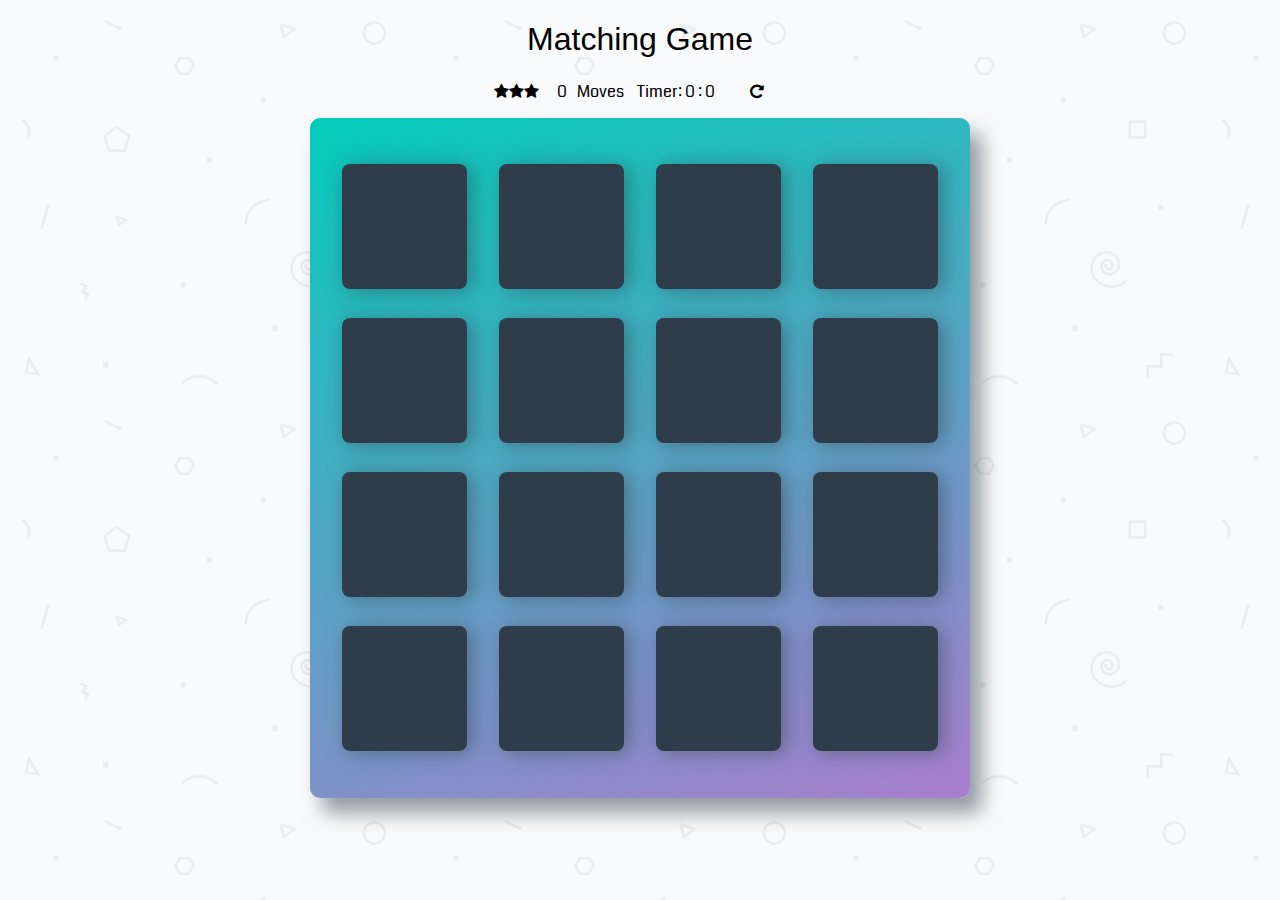
==== arcadegame/index.html @ 2fde59a7 "Copying Arcade Game folder" ====
<!doctype html>
<html lang="en">
    <head>
        <meta charset="utf-8">
        <title>Matching Game</title>
        <meta name="description" content="">
        <meta name="viewport" content="width=device-width, initial-scale=1.0">
        <link rel="stylesheet prefetch" href="https://maxcdn.bootstrapcdn.com/font-awesome/4.6.1/css/font-awesome.min.css">
        <link rel="stylesheet prefetch" href="https://fonts.googleapis.com/css?family=Coda">
        <link rel="stylesheet" href="css/app.css">
    </head>

    <body onload="startGame()">

        <div class="container">
            <header>
                <h1>Matching Game</h1>
            </header>

            <section class="score-panel">
              	<ul class="stars" id="stars">
                		<li><i class="fa fa-star"></i></li>
                		<li><i class="fa fa-star"></i></li>
                		<li><i class="fa fa-star"></i></li>
              	</ul>

              	<span class="moves" id="moves">0</span>Moves

                <span class="timer"> Timer:
                    <span id="min">0</span> :
                    <span id="sec">0</span>
                </span>

                <span class="restart" onclick="startGame()">
              		  <i class="fa fa-repeat"></i>
            	  </span>

            </section>

            <ul class="deck"> </ul>

        </div>

        <!-- Modal section. For displaying game info at end of game. -->
        <div class="modal" id="modal">
            <div class="modal-content">
                <span class="close">&times;</span>

                <h2>AWESOME JOB!</h2>

                <h3>You earned </h3>
                    <ul class="modalstars" id="modalstars">
                        <li><i class="fa fa-star"></i></li>
                        <li><i class="fa fa-star"></i></li>
                        <li><i class="fa fa-star"></i></li>
                    </ul>


                <h3> You finished the game in </h3>
                    <span id="modalmoves">0</span> moves and in
                    <span id="modalmin">0</span> minutes and
                    <span id="modalsec">0</span> seconds

                <div class="button-group">
                    <button id="button">Play Again</button>
                </div>

            </div>
        </div>

        <script src="js/app.js"></script>

    </body>

</html>
---- arcadegame/css/app.css ----
html {
    box-sizing: border-box;
}


*,
*::before,
*::after {
    box-sizing: inherit;
}


html,
body {
    width: 100%;
    height: 100%;
    margin: 0;
    padding: 0;
}


body {
    background: #fff url('../img/geometry2.png'); /* Background pattern from Subtle Patterns */
    font-family: 'Coda', cursive;
}


h1 {
    font-family: 'Open Sans', sans-serif;
    font-weight: 300;
    text-align: center;
}


h2 {
    font: bolder 36px monospace;
    text-align: center;
}


h3 {
    font-family: 'Open Sans', sans-serif;
    font-weight: 400;
    text-align: center;
}


.container {
    display: flex;
    justify-content: center;
    align-items: center;
    flex-direction: column;
}


/*
 * Styles for the deck of cards
 */

.deck {
    width: 660px;
    min-height: 680px;
    background: linear-gradient(160deg, #02ccba 0%, #aa7ecd 100%);
    padding: 32px;
    border-radius: 10px;
    box-shadow: 12px 15px 20px 0 rgba(46, 61, 73, 0.5);
    display: flex;
    flex-wrap: wrap;
    justify-content: space-between;
    align-items: center;
    margin: 0 0 3em;
}


.deck .card {
    height: 125px;
    width: 125px;
    background: #2e3d49;
    font-size: 0;
    color: #fff;
    border-radius: 8px;
    cursor: pointer;
    display: flex;
    justify-content: center;
    align-items: center;
    box-shadow: 5px 2px 20px 0 rgba(46, 61, 73, 0.5);
}


.deck .card.open {
    /* transform: rotateY(0); TODO: animate card */
    background: #02b3e4;
    cursor: default;
    pointer-events: none;
}


.deck .card.show {
    font-size: 33px;
    pointer-events: none;
}


.deck .card.match {
    cursor: default;
    background: #02ccba;
    font-size: 33px;
    pointer-events: none;
}


/*
 * Styles for the Score Panel
 */

.score-panel {
    text-align: center;
    width: 345px;
    margin-bottom: 15px;
}


.score-panel .stars {
    padding: 0;
    display: inline-block;
    margin: 0 5px 0 0;
}


.score-panel .stars li {
    list-style: none;
    display: inline-block;
}

.score-panel .moves {
    margin: 0 10px;
    padding: 0;
}


.score-panel .timer {
    margin: 0 10px;
    padding: 0;
}


.score-panel .restart {
    float: none;
    cursor: pointer;
    margin: 0 10px;
    padding: 12px;
}


/*
 * Styles for the Modal
 */

.modal {
    position: fixed;
    left: 0;
    top: 0;
    width: 100%;
    height: 100%;
    background-color: rgba(0, 0, 0, 0.5);
    opacity: 0;
    visibility: hidden;
    transform: scale(1.1);
    transition: visibility 0s linear 0.25s, opacity 0.25s 0s, transform 0.25s;
}


.modal-content {
    position: absolute;
    top: 50%;
    left: 50%;
    transform: translate(-50%, -50%);
    background-color: white;
    padding: 1rem 1.5rem;
    width: 24rem;
    border-radius: 0.5rem;
    margin: auto;
    align-items: center;
    text-align: center;
}


.close {
    float: right;
    width: 1.5rem;
    line-height: 1.5rem;
    text-align: center;
    cursor: pointer;
    border-radius: 0.25rem;
    background-color: lightgray;
}


.close:hover {
    background-color: darkgray;
}


.show-modal {
    opacity: 1;
    visibility: visible;
    transform: scale(1.0);
    transition: visibility 0s linear 0s, opacity 0.25s 0s, transform 0.25s;
}


.modalstars {
    margin: auto;
    font-size: 36px;
    color: #fc0;
}


.fa fa-star {
    text-align: center;
}


.button-group {
    width: 100%;
    text-align: center;
}


#modalstars.modalstars li {
    list-style: none;
    display: inline-block;
    margin: auto;
    padding: 12px;
    text-align: center;
}


#button {
    background-color: #02b3e4;
    position: relative;
    border: none;
    color: white;
    padding: 15px 32px;
    text-align: center;
    text-decoration: none;
    display: inline-block;
    font-size: 16px;
    cursor: pointer;
    margin: 20px;
}


/*
 * Media Query styles. Target devices Nexus 5, iphone 6/7/8, iPad, desktop
 */

@media screen and (max-width: 360px) {
    .deck {
        width: 95%;
        max-height: 320px;
        min-height: 88vw;
        padding: 0;
        margin: 0;
    }

    .deck .card {
        height: 16.5vw;
        width: 16.5vw;
        padding: 0;
        margin: 0;
    }

    .score-panel {
        text-align: center;
        max-width: 90%;
        margin-bottom: 12px;
    }

    .modal-content {
        padding: 15px;
        width: 85%;
        border-radius: 8px;
        margin: auto;
        align-items: center;
        text-align: center;
    }
}


@media screen and (max-width: 425px) {
    .deck {
        width: 95%;
        max-height: 356px;
        min-height: 98vw;
        padding: 15px;
        margin: 0;
    }

    .deck .card {
        height: 18.5vw;
        width: 18.5vw;
    }

    .score-panel {
        text-align: center;
        max-width: 90%;
        margin-bottom: 12px;
    }

    .modal-content {
        padding: 15px;
        width: 85%;
        border-radius: 8px;
        margin: auto;
        align-items: center;
        text-align: center;
    }
}
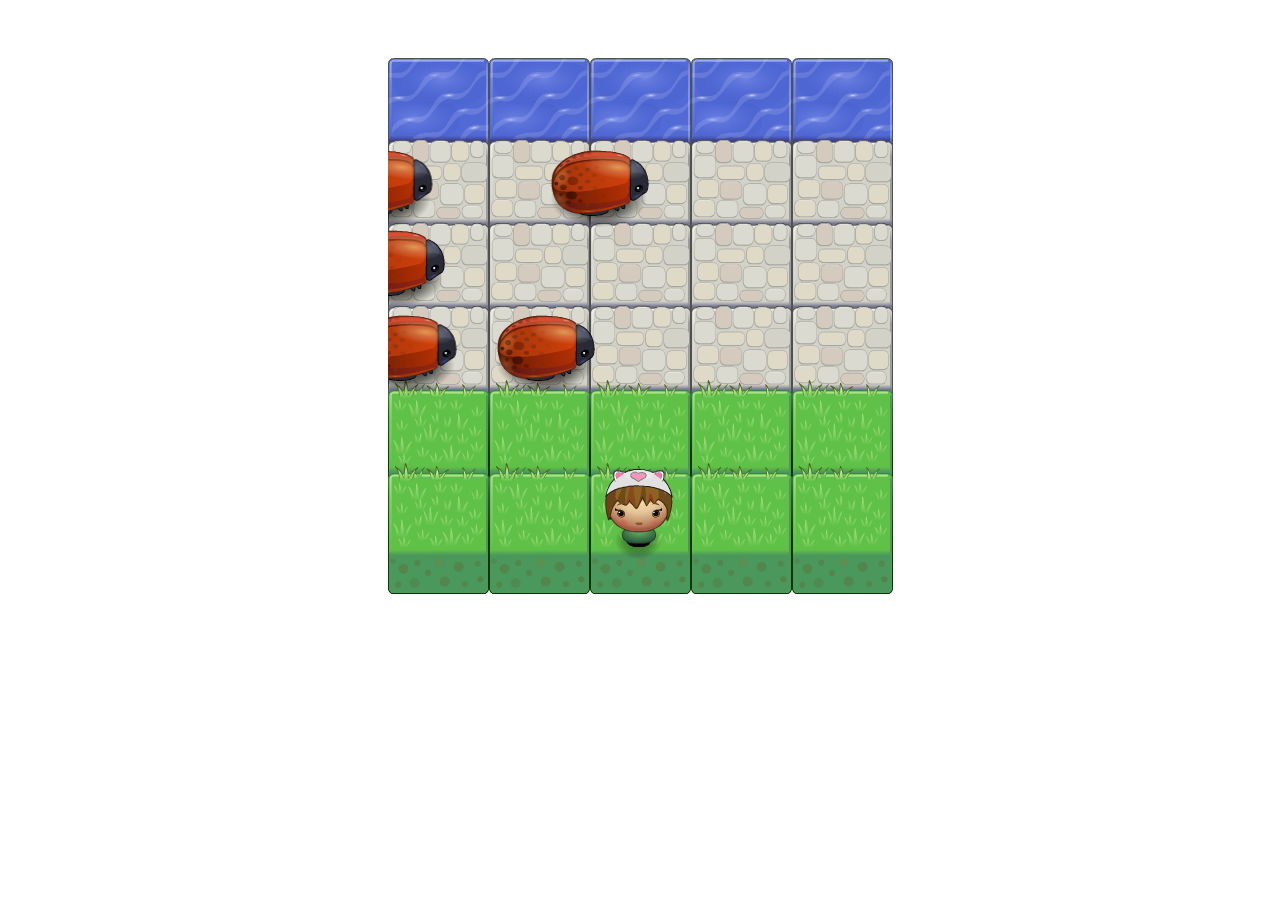
==== commit 58d3e9a4: "Updating" ====
--- a/arcadegame/index.html
+++ b/arcadegame/index.html
@@ -1,75 +1,13 @@
-<!doctype html>
+<!DOCTYPE html>
 <html lang="en">
-    <head>
-        <meta charset="utf-8">
-        <title>Matching Game</title>
-        <meta name="description" content="">
-        <meta name="viewport" content="width=device-width, initial-scale=1.0">
-        <link rel="stylesheet prefetch" href="https://maxcdn.bootstrapcdn.com/font-awesome/4.6.1/css/font-awesome.min.css">
-        <link rel="stylesheet prefetch" href="https://fonts.googleapis.com/css?family=Coda">
-        <link rel="stylesheet" href="css/app.css">
-    </head>
-
-    <body onload="startGame()">
-
-        <div class="container">
-            <header>
-                <h1>Matching Game</h1>
-            </header>
-
-            <section class="score-panel">
-              	<ul class="stars" id="stars">
-                		<li><i class="fa fa-star"></i></li>
-                		<li><i class="fa fa-star"></i></li>
-                		<li><i class="fa fa-star"></i></li>
-              	</ul>
-
-              	<span class="moves" id="moves">0</span>Moves
-
-                <span class="timer"> Timer:
-                    <span id="min">0</span> :
-                    <span id="sec">0</span>
-                </span>
-
-                <span class="restart" onclick="startGame()">
-              		  <i class="fa fa-repeat"></i>
-            	  </span>
-
-            </section>
-
-            <ul class="deck"> </ul>
-
-        </div>
-
-        <!-- Modal section. For displaying game info at end of game. -->
-        <div class="modal" id="modal">
-            <div class="modal-content">
-                <span class="close">&times;</span>
-
-                <h2>AWESOME JOB!</h2>
-
-                <h3>You earned </h3>
-                    <ul class="modalstars" id="modalstars">
-                        <li><i class="fa fa-star"></i></li>
-                        <li><i class="fa fa-star"></i></li>
-                        <li><i class="fa fa-star"></i></li>
-                    </ul>
-
-
-                <h3> You finished the game in </h3>
-                    <span id="modalmoves">0</span> moves and in
-                    <span id="modalmin">0</span> minutes and
-                    <span id="modalsec">0</span> seconds
-
-                <div class="button-group">
-                    <button id="button">Play Again</button>
-                </div>
-
-            </div>
-        </div>
-
-        <script src="js/app.js"></script>
-
-    </body>
-
+<head>
+    <meta charset="UTF-8">
+    <title>Effective JavaScript: Frogger</title>
+    <link rel="stylesheet" href="css/style.css">
+</head>
+<body>
+    <script src="js/resources.js"></script>
+    <script src="js/app.js"></script>
+    <script src="js/engine.js"></script>
+</body>
 </html>
--- a/arcadegame/css/style.css
+++ b/arcadegame/css/style.css
@@ -0,0 +1,3 @@
+body {
+    text-align: center;
+}
